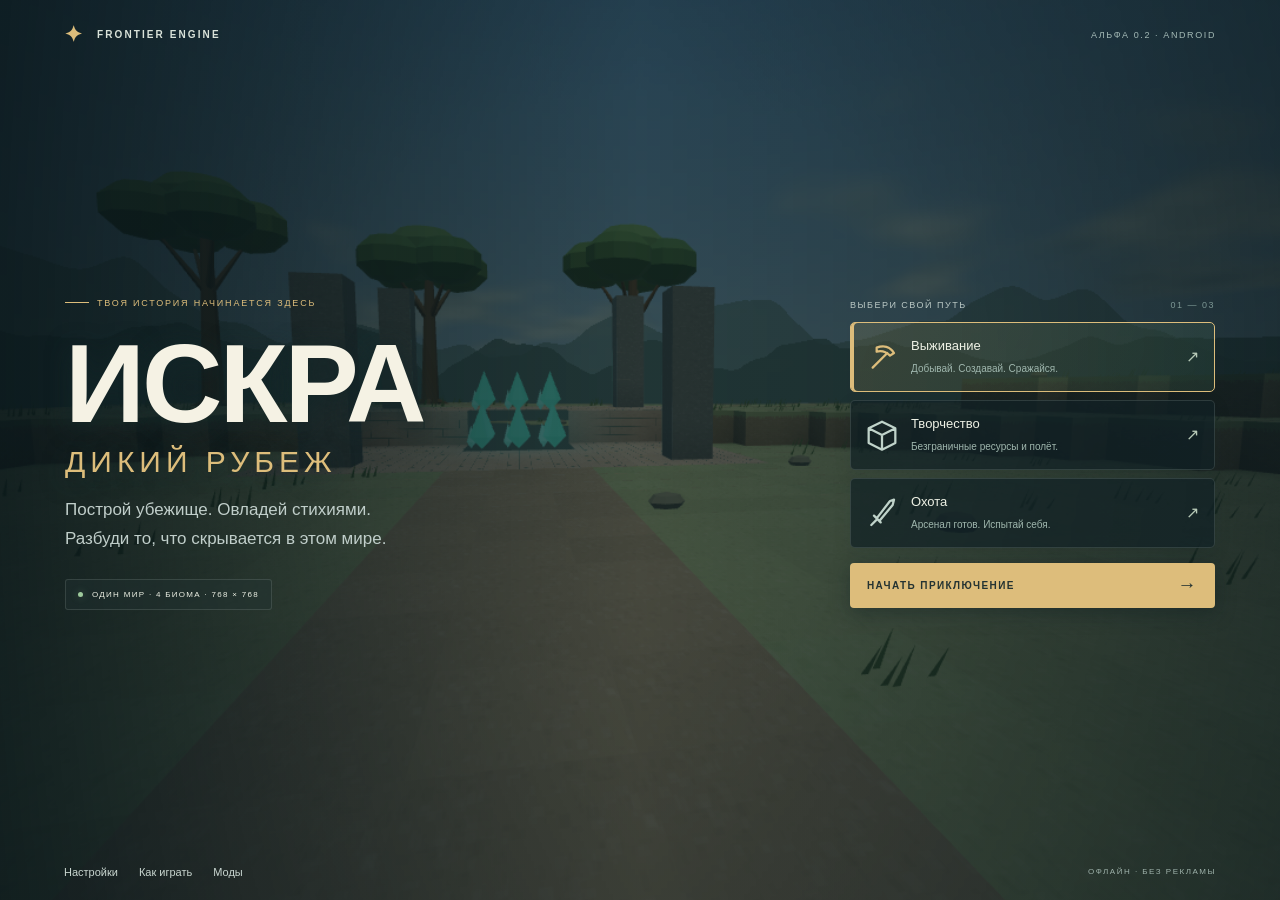
==== game/index.html @ eab0dfcc "Add Iskra game and APK build" ====
<!doctype html>
<html lang="ru">
<head>
  <meta charset="utf-8">
  <meta name="viewport" content="width=device-width,initial-scale=1,maximum-scale=1,user-scalable=no,viewport-fit=cover">
  <meta name="theme-color" content="#101b20">
  <title>Искра — Дикий рубеж</title>
  <link rel="stylesheet" href="style.css">
  <link rel="stylesheet" href="refinement.css">
</head>
<body>
  <canvas id="world" aria-label="Трёхмерный игровой мир"></canvas>
  <div id="vignette"></div><div id="damage"></div>
  <div id="boot"><div class="brand-small">ИСКРА / СОБСТВЕННЫЙ ДВИЖОК</div><div class="loader"></div><p>Мир просыпается…</p></div>
  <main id="menu" class="hidden">
    <div class="menu-top"><span class="brand-small"><span class="spark-mark">✦</span> FRONTIER ENGINE</span><span class="version">АЛЬФА 0.2 · ANDROID</span></div>
    <div class="menu-body">
      <div class="intro"><div class="eyebrow"><i></i> ТВОЯ ИСТОРИЯ НАЧИНАЕТСЯ ЗДЕСЬ</div><h1>ИСКРА<span>ДИКИЙ РУБЕЖ</span></h1><p class="intro-copy">Построй убежище. Овладей стихиями.<br>Разбуди то, что скрывается в этом мире.</p><div class="world-chip"><span class="chip-dot"></span> ОДИН МИР · 4 БИОМА · 768 × 768</div></div>
      <div class="mode-panel"><div class="panel-caption">ВЫБЕРИ СВОЙ ПУТЬ <span>01 — 03</span></div>
        <button class="mode-card active" data-mode="survival"><span class="mode-icon" data-icon="pick"></span><span><b>Выживание</b><small>Добывай. Создавай. Сражайся.</small></span><span class="card-arrow">↗</span></button>
        <button class="mode-card" data-mode="creative"><span class="mode-icon" data-icon="block"></span><span><b>Творчество</b><small>Безграничные ресурсы и полёт.</small></span><span class="card-arrow">↗</span></button>
        <button class="mode-card" data-mode="hunt"><span class="mode-icon" data-icon="sword"></span><span><b>Охота</b><small>Арсенал готов. Испытай себя.</small></span><span class="card-arrow">↗</span></button>
        <button id="start" class="primary">НАЧАТЬ ПРИКЛЮЧЕНИЕ <span>→</span></button><button id="continue" class="subtle hidden">Продолжить сохранённый мир</button>
      </div>
    </div>
    <div class="menu-bottom"><div><button id="menu-settings">Настройки</button><button id="menu-help">Как играть</button><button id="menu-mods">Моды</button></div><span>ОФЛАЙН · БЕЗ РЕКЛАМЫ</span></div>
  </main>
  <div id="hud" class="hidden">
    <div id="status"><div class="player-label"><span class="chip-dot"></span> ПУТНИК <span id="mode-label">ВЫЖИВАНИЕ</span></div><div class="stat health"><span data-icon="heart"></span><div><i id="hp-bar"></i></div><b id="hp-value">100</b></div><div class="stat mana"><span data-icon="crystal"></span><div><i id="mana-bar"></i></div><b id="mana-value">100</b></div><div class="stat hunger"><span data-icon="food"></span><div><i id="hunger-bar"></i></div><b id="hunger-value">100</b></div></div>
    <div id="location"><b id="biome">Изумрудный лес</b><span id="coords"></span></div><div id="progress-hud"><b id="level-label">УРОВЕНЬ 1</b><span id="xp-label">0 / 100</span><div><i id="xp-bar"></i></div></div>
    <div id="hud-top-right"><button id="bag" class="round-button" aria-label="Рюкзак" data-icon="bag"></button><button id="pause" class="round-button" aria-label="Пауза" data-icon="pause"></button></div>
    <div id="boss-hud" class="hidden"><span id="boss-name"></span><div><i id="boss-bar"></i></div><small id="boss-health"></small></div>
    <div id="crosshair"><i></i><i></i><i></i><i></i></div><div id="mining-ring" class="hidden"><svg viewBox="0 0 48 48"><circle cx="24" cy="24" r="20"/><circle id="mining-circle" cx="24" cy="24" r="20"/></svg></div>
    <div id="target-label"></div><div id="item-label"></div>
    <div id="joystick"><div class="joy-ring"></div><div id="joy-knob"></div></div>
    <div id="spells"><button id="spell-fire" class="ability fire" data-icon="fire" aria-label="Огненный удар"><small>12</small></button><button id="spell-frost" class="ability frost" data-icon="frost" aria-label="Ледяной удар"><small>10</small></button></div>
    <div id="actions"><button id="mine" class="action-small" data-icon="pick" aria-label="Копать"></button><button id="jump" class="action-small" data-icon="jump" aria-label="Прыжок"></button><button id="attack" class="attack-button" data-icon="aim" aria-label="Атака"></button></div>
    <button id="sprint" class="sprint-button">БЕГ</button><button id="descend" class="sprint-button hidden">ВНИЗ</button><button id="reload" class="reload-button">↻ ПЕРЕЗАРЯДКА</button>
    <div id="hotbar"></div><div id="quick-tip">Двигайся джойстиком · Проводи справа, чтобы смотреть</div>
    <div id="network-label" class="hidden"></div><div id="performance" class="hidden"></div>
  </div>
  <div id="control-editor" class="hidden"><span>Перетаскивай джойстик, кнопки и панель</span><button id="control-reset">Сбросить</button><button id="control-done">Готово ✓</button></div>
  <section id="modal" class="hidden"><div class="modal-card"><div class="modal-header"><div><small id="modal-eyebrow">ДИКИЙ РУБЕЖ</small><h2 id="modal-title"></h2></div><button id="modal-close" class="close-button" aria-label="Закрыть">×</button></div><div id="modal-content"></div></div></section>
  <div id="toast" role="status"></div><input id="mod-file" type="file" accept="application/json,.json" class="hidden">
  <div id="portrait-hint">↻<span>Поверни телефон горизонтально</span></div>
  <script src="content.js"></script><script src="world.js"></script><script src="geometry.js"></script><script src="models.js"></script><script src="engine.js"></script><script src="game.js"></script><script src="network.js"></script><script src="ui.js"></script>
</body>
</html>
---- game/style.css ----
@font-face{font-family:Frontier;src:local('Arial');font-display:swap}
:root{--gold:#edce8d;--text:#f2f3e9;--muted:#a7b4b3;--panel:rgba(13,25,29,.92);--line:rgba(215,226,216,.14);--cyan:#81d8d8;--safe-top:env(safe-area-inset-top,0px);--safe-bottom:env(safe-area-inset-bottom,0px)}
*{box-sizing:border-box;-webkit-tap-highlight-color:transparent}html,body{margin:0;width:100%;height:100%;overflow:hidden;background:#15232a;color:var(--text);font-family:Frontier,Arial,sans-serif;touch-action:none;user-select:none;-webkit-user-select:none}button,input,select{font:inherit}button{color:inherit;border:0;cursor:pointer;touch-action:none}button:focus-visible{outline:2px solid var(--gold);outline-offset:3px}button:active{transform:scale(.96)}button:disabled{opacity:.4;cursor:default}.hidden{display:none!important}#world,#vignette,#damage{position:fixed;inset:0;width:100%;height:100%}#vignette{pointer-events:none;background:radial-gradient(ellipse at 50% 40%,transparent 35%,rgba(5,15,22,.30) 100%)}#damage{pointer-events:none;box-shadow:inset 0 0 90px rgba(236,51,44,.65);opacity:0;transition:opacity .15s}#damage.hit{opacity:1}#boot{position:fixed;inset:0;display:flex;flex-direction:column;align-items:center;justify-content:center;background:#122329;z-index:20}.loader{width:42px;height:42px;border:2px solid #345052;border-top-color:var(--gold);border-radius:50%;animation:spin 1s linear infinite;margin:28px 0 7px}#boot p{font-size:12px;color:var(--muted)}@keyframes spin{to{transform:rotate(360deg)}}
.brand-small{font-size:10px;letter-spacing:2.1px;font-weight:bold;color:#d9e2d9}.spark-mark{font-size:22px;color:var(--gold);vertical-align:middle;margin-right:8px}.version{font-size:9px;letter-spacing:1.6px;color:#a4bab6}#menu{position:fixed;inset:0;background:linear-gradient(90deg,rgba(9,22,26,.90) 0%,rgba(13,26,29,.58) 50%,rgba(11,24,28,.77) 100%);padding:calc(22px + var(--safe-top)) 5vw calc(16px + var(--safe-bottom));display:flex;flex-direction:column;justify-content:space-between}.menu-top,.menu-bottom{display:flex;justify-content:space-between;align-items:center}.menu-body{display:flex;justify-content:space-between;align-items:center;gap:35px;max-width:1150px;width:100%;align-self:center}.intro{flex:1}.eyebrow{color:var(--gold);font-size:9px;letter-spacing:1.8px;display:flex;align-items:center;gap:8px}.eyebrow i{display:inline-block;width:24px;height:1px;background:var(--gold)}h1{font-size:clamp(54px,8.7vw,118px);line-height:.94;margin:24px 0 18px;letter-spacing:-3px;font-weight:900;color:#f5f2e4;text-shadow:0 4px 25px #132729}h1 span{display:block;font-size:clamp(16px,2.4vw,30px);letter-spacing:5px;margin-top:12px;font-weight:500;color:var(--gold)}.intro-copy{font-size:clamp(11px,1.4vw,17px);color:#c0ceca;line-height:1.75;margin:0 0 25px}.world-chip{font-size:8px;letter-spacing:1.3px;display:inline-flex;align-items:center;gap:9px;padding:10px 12px;border:1px solid var(--line);border-radius:3px;background:#20343360}.chip-dot{height:5px;width:5px;border-radius:50%;background:#9eca9c;display:inline-block;box-shadow:0 0 8px #9eca9c50}.mode-panel{width:clamp(250px,33vw,365px);flex-shrink:0}.panel-caption{font-size:9px;letter-spacing:1.5px;color:#bbc9c5;display:flex;justify-content:space-between;margin-bottom:12px}.panel-caption span{color:#7c9693}.mode-card{width:100%;padding:15px 15px;display:flex;align-items:center;gap:13px;text-align:left;background:rgba(17,34,38,.73);border:1px solid var(--line);border-radius:5px;margin-bottom:8px;transition:background .15s,border .15s}.mode-card.active{border-color:var(--gold);background:linear-gradient(110deg,rgba(90,85,53,.35),rgba(33,46,40,.6));box-shadow:inset 3px 0 var(--gold)}.mode-icon{width:32px;height:32px;color:#c0d3ca}.mode-card.active .mode-icon{color:var(--gold)}.mode-card b{font-size:13px;font-weight:500;display:block;margin-bottom:5px}.mode-card small{font-size:10px;color:#9fb6ad}.card-arrow{margin-left:auto;color:#b8cab8}.primary{display:flex;align-items:center;justify-content:space-between;width:100%;background:var(--gold);color:#243332;letter-spacing:1.4px;font-size:10px;font-weight:bold;padding:17px 17px;border-radius:4px;margin-top:15px;box-shadow:0 5px 20px #0b1b2060}.primary span{font-size:19px;line-height:10px}.subtle{background:none;width:100%;font-size:10px;color:#c3cec4;margin-top:9px;padding:4px}.menu-bottom>div{display:flex;gap:21px}.menu-bottom button{background:none;padding:6px 0;font-size:11px;color:#c9d6d0}.menu-bottom>span{font-size:8px;letter-spacing:1.5px;color:#9fb3ac}
svg.icon{width:100%;height:100%;fill:none;stroke:currentColor;stroke-width:1.7;stroke-linecap:round;stroke-linejoin:round;display:block}#hud{position:fixed;inset:0;pointer-events:none}#hud button,#joystick,#hotbar{pointer-events:auto}#status{position:absolute;left:20px;top:calc(18px + var(--safe-top));width:155px;padding:10px 12px;border-radius:6px;background:#12252bd9;border:1px solid #d8ead816;backdrop-filter:blur(7px)}.player-label{display:flex;align-items:center;gap:6px;font-size:8px;letter-spacing:1px;margin-bottom:8px}.player-label>span:last-child{margin-left:auto;color:#adc0af;font-size:6px;letter-spacing:.6px}.stat{display:flex;align-items:center;gap:7px;margin:6px 0}.stat>span{width:13px;height:13px}.stat>div{height:4px;flex:1;background:#edf4dd19;border-radius:4px;overflow:hidden}.stat i{height:100%;width:100%;display:block;transition:width .1s;border-radius:4px}.stat b{font-size:9px;font-weight:400;width:21px;text-align:right}.health{color:#e69283}.health i{background:#e69283}.mana{color:#83cbd0}.mana i{background:#83cbd0}.hunger{color:#c3ce85}.hunger i{background:#c3ce85}#location{position:absolute;top:calc(21px + var(--safe-top));left:50%;transform:translateX(-50%);text-align:center;text-shadow:0 1px 6px #091b20}#location b{font-size:11px;display:block;font-weight:500;letter-spacing:.5px}#location span{font-size:8px;color:#d5e4d7;display:block;margin-top:5px}#hud-top-right{position:absolute;top:calc(18px + var(--safe-top));right:20px;display:flex;gap:8px}.round-button{width:36px;height:36px;padding:9px;border-radius:6px;background:#16272dd0;border:1px solid #d8ead829;color:#e2e6d7}#boss-hud{position:absolute;top:calc(67px + var(--safe-top));left:50%;width:280px;max-width:40vw;transform:translateX(-50%);text-align:center;text-shadow:0 1px 5px #091b20}#boss-name{font-size:11px;color:#f1dbad}#boss-hud>div{height:5px;background:#172a32dd;margin-top:7px;border:1px solid #ebcc9133;border-radius:6px;overflow:hidden}#boss-bar{display:block;width:100%;height:100%;background:#df9864}#boss-health{font-size:8px;display:block;margin-top:4px;color:#ded6c0}#crosshair{position:absolute;left:50%;top:50%;width:16px;height:16px;transform:translate(-50%,-50%);filter:drop-shadow(0 0 2px #142225)}#crosshair i{position:absolute;background:#f5efdcdd;border-radius:1px}#crosshair i:nth-child(1){width:1px;height:4px;top:0;left:7px}#crosshair i:nth-child(2){width:1px;height:4px;bottom:0;left:7px}#crosshair i:nth-child(3){height:1px;width:4px;left:0;top:7px}#crosshair i:nth-child(4){height:1px;width:4px;right:0;top:7px}#mining-ring{position:absolute;left:50%;top:50%;width:44px;height:44px;transform:translate(-50%,-50%)}#mining-ring svg{width:100%;height:100%;transform:rotate(-90deg)}#mining-ring circle{fill:none;stroke:#fff2ca30;stroke-width:2}#mining-circle{stroke:var(--gold)!important;stroke-dasharray:126;stroke-dashoffset:126}#target-label{position:absolute;left:50%;top:calc(50% + 30px);transform:translateX(-50%);font-size:9px;text-shadow:0 2px 5px #102226;color:#eef0d7}#item-label{position:absolute;bottom:calc(81px + var(--safe-bottom));left:50%;transform:translateX(-50%);font-size:10px;text-shadow:0 2px 5px #102226;color:#f2ebd8;padding:4px 9px;background:#13272b90;border-radius:3px;white-space:nowrap}#joystick{position:absolute;left:45px;bottom:calc(60px + var(--safe-bottom));width:108px;height:108px;touch-action:none}.joy-ring{position:absolute;inset:0;border-radius:50%;border:1px solid #eff8ed55;background:radial-gradient(circle,#1a2f3540 0%,#1a2f3540 38%,#ffffff0c 39%,#ffffff0c 41%,#1a2f3550 42%);box-shadow:0 3px 20px #15252a30}.joy-ring:before,.joy-ring:after{content:'';position:absolute;background:#e8ecd647;left:50%;top:12px;width:1px;height:6px}.joy-ring:after{top:auto;bottom:12px}#joy-knob{width:42px;height:42px;border-radius:50%;background:linear-gradient(145deg,#e6eee333,#96bbb155);border:1px solid #eef2da60;position:absolute;left:33px;top:33px;box-shadow:0 2px 9px #132a3050;pointer-events:none}#spells{position:absolute;right:160px;bottom:calc(122px + var(--safe-bottom));display:flex;gap:9px}.ability{position:relative;width:43px;height:43px;padding:9px;border-radius:50%;border:1px solid #f0cf9b6a;background:#17303ccc}.ability.fire{color:#ffba73;background:#56352ccc}.ability.frost{color:#9be7ee;background:#244853cc;border-color:#98e0df66}.ability small{position:absolute;right:-2px;bottom:-3px;background:#182b32;border-radius:5px;padding:2px 4px;font-size:8px;color:#f6f1d8}.ability.cooling{opacity:.55}#actions{position:absolute;right:28px;bottom:calc(52px + var(--safe-bottom));display:grid;grid-template-columns:48px 67px;gap:10px;align-items:center}.action-small{width:44px;height:44px;border-radius:50%;padding:11px;border:1px solid #d9e6d25e;background:#173039a9;color:#edf0d9}.action-small:first-child{grid-row:1}.action-small:nth-child(2){grid-row:2}.attack-button{grid-column:2;grid-row:1/3;width:66px;height:66px;border-radius:50%;padding:19px;background:linear-gradient(130deg,#e6c58bdd,#d9b26ccc);border:1px solid #ffeeccaa;color:#293d3f;box-shadow:0 3px 18px #152b3444}.sprint-button{position:absolute;bottom:calc(182px + var(--safe-bottom));left:70px;width:58px;padding:6px;background:#1c333a90;border:1px solid #d8e6d239;border-radius:12px;font-size:8px;letter-spacing:1px;color:#e4ebdb}.sprint-button.on{color:#ffe6a6;border-color:#ffe6a6}#descend{left:140px}#hotbar{display:flex;gap:4px;position:absolute;bottom:calc(24px + var(--safe-bottom));left:50%;transform:translateX(-50%);background:#152a31a9;padding:5px;border:1px solid #d8e6d233;border-radius:7px;backdrop-filter:blur(5px)}.slot{position:relative;width:43px;height:43px;border:1px solid #e7ecd31b;background:#203b4166;border-radius:4px;padding:10px;color:#e3e6d1}.slot.selected{border-color:var(--gold);background:#d6bd6d24;box-shadow:inset 0 -2px var(--gold);color:var(--gold)}.slot small{position:absolute;right:3px;bottom:2px;font-size:8px;color:#eee7cd}.slot .key{position:absolute;left:3px;top:2px;font-size:6px;color:#b7c6b7}.slot.empty{opacity:.4}#quick-tip{position:absolute;bottom:calc(7px + var(--safe-bottom));left:50%;transform:translateX(-50%);font-size:8px;white-space:nowrap;color:#d2decca0;text-shadow:0 1px 4px #122a30}#network-label{position:absolute;top:calc(120px + var(--safe-top));left:20px;font-size:9px;padding:7px;border-radius:3px;background:#132a30cc;color:#aaddc6}
#modal{position:fixed;inset:0;background:#091b2399;display:flex;align-items:center;justify-content:center;z-index:10;backdrop-filter:blur(5px);padding:18px}.modal-card{width:650px;max-width:94vw;max-height:91vh;background:var(--panel);border:1px solid #aebcaf33;border-radius:10px;box-shadow:0 18px 70px #071b2570;display:flex;flex-direction:column}.modal-header{padding:20px 24px 16px;border-bottom:1px solid var(--line);display:flex;align-items:center;justify-content:space-between}.modal-header small{font-size:8px;color:var(--gold);letter-spacing:1.5px}.modal-header h2{font-size:22px;font-weight:500;letter-spacing:.3px;margin:7px 0 0}.close-button{background:#ffffff09;color:#c1cfc3;border:1px solid var(--line);width:31px;height:31px;border-radius:5px;font-size:24px;line-height:24px}#modal-content{padding:18px 24px 23px;overflow:auto;touch-action:pan-y;min-height:0;user-select:text;-webkit-user-select:text}#modal-content p{font-size:12px;color:#b9cbc4;line-height:1.7;margin:0 0 13px}.tabs{display:flex;gap:7px;margin-bottom:16px}.tabs button{font-size:10px;padding:8px 14px;background:#d6e4d00a;border:1px solid var(--line);border-radius:4px;color:#bbcfc4}.tabs button.active{background:#edce8d15;border-color:#edce8d70;color:var(--gold)}.inventory-grid{display:grid;grid-template-columns:repeat(6,1fr);gap:7px}.inventory-item{position:relative;background:#20373c;border:1px solid var(--line);border-radius:5px;min-height:70px;padding:10px 5px;color:var(--text)}.inventory-item>span{display:block;width:26px;height:26px;margin:0 auto 7px}.inventory-item b{font-size:8px;display:block;font-weight:400;line-height:1.3}.inventory-item small{position:absolute;top:4px;right:5px;font-size:8px;color:#dacf9e}.inventory-item.active{border-color:var(--gold)}.recipe{display:flex;gap:12px;align-items:center;padding:11px 12px;background:#1a3237;border:1px solid var(--line);border-radius:5px;margin-bottom:7px}.recipe>span{width:28px;height:28px;flex-shrink:0}.recipe>div{flex:1}.recipe b{font-size:11px;font-weight:500}.recipe small{display:block;font-size:9px;color:#a9bdb3;margin-top:5px}.recipe button,.mini-button{background:#d8c08320;border:1px solid #d8c08360;padding:8px 12px;border-radius:4px;font-size:10px;color:var(--gold)}.recipe button:disabled{color:#8eaba4;border-color:#8eaba444;background:#8eaba409}.boss-card{display:flex;align-items:center;gap:13px;background:#22363a;border:1px solid var(--line);padding:14px;border-radius:5px;margin-bottom:8px}.boss-card>span{width:35px;height:35px;color:#d9b889}.boss-card>div{flex:1}.boss-card b{font-size:12px;font-weight:500}.boss-card small{display:block;font-size:9px;margin-top:5px;color:#aebfb2}.boss-card button{background:#d5b47720;border:1px solid #d5b47760;color:var(--gold);padding:9px 12px;font-size:10px;border-radius:4px}.setting-row{display:flex;justify-content:space-between;align-items:center;padding:12px 0;border-bottom:1px solid var(--line);gap:15px}.setting-row label{font-size:12px}.setting-row small{display:block;font-size:9px;color:#95aea4;margin-top:5px}select,input[type=text]{background:#22393e;border:1px solid #aac4b440;color:#dce6d6;border-radius:4px;padding:9px 12px;max-width:55%;user-select:text;-webkit-user-select:text;touch-action:auto;font-size:11px}input[type=range]{accent-color:var(--gold);width:150px;touch-action:auto}input[type=checkbox]{accent-color:var(--gold);width:17px;height:17px}.pause-grid{display:grid;grid-template-columns:1fr 1fr;gap:10px}.pause-grid button{padding:14px;text-align:left;background:#243b3f;border:1px solid var(--line);border-radius:5px;font-size:11px}.pause-grid button span{color:#8fb4a8;font-size:9px;display:block;margin-top:7px}.help-row{display:flex;gap:14px;padding:11px 0;border-bottom:1px solid var(--line)}.help-row>span{font-size:10px;color:var(--gold);min-width:100px}.help-row p{margin:0!important;font-size:11px!important}.notice{font-size:10px!important;padding:11px 13px;background:#d2ba7d0a;border:1px solid #d2ba7d30;border-radius:5px;margin-top:14px!important}.network-actions{display:flex;gap:10px;margin:14px 0}.network-actions button{flex:1;justify-content:center}.network-status{font-size:11px;color:#9be1b7;padding:12px;background:#163c3829;border:1px solid #9be1b733;border-radius:4px}.mod-entry{padding:9px 12px;border:1px solid var(--line);background:#20383d;margin-bottom:6px;font-size:11px}.dead-number{font-size:45px;font-weight:700;color:var(--gold);margin:6px 0}.death-stats{display:flex;gap:28px;margin-bottom:18px}.death-stats>div{font-size:9px;color:#a8c0b5}.death-stats b{display:block;font-size:25px;font-weight:400;color:#e8e6cb;margin-bottom:4px}#toast{position:fixed;left:50%;top:calc(17px + var(--safe-top));transform:translate(-50%,-100px);transition:transform .25s,opacity .25s;opacity:0;max-width:65vw;background:#122a2deF;border:1px solid #d1c08365;border-radius:5px;padding:11px 16px;text-align:center;font-size:11px;color:#eee3bc;pointer-events:none;z-index:50;box-shadow:0 3px 18px #10232c40}#toast.visible{opacity:1;transform:translate(-50%,0)}#portrait-hint{display:none}
@media(max-height:500px){#menu{padding-top:16px;padding-bottom:12px}.mode-card{padding:10px 12px;margin-bottom:6px}.mode-card b{font-size:12px;margin-bottom:4px}.mode-card small{font-size:9px}.mode-icon{width:27px;height:27px}.primary{padding:13px 14px;margin-top:10px}h1{margin:16px 0 13px;font-size:clamp(53px,9vw,90px)}.intro-copy{margin-bottom:16px;font-size:12px}.world-chip{padding:8px 10px;font-size:7px}.eyebrow{font-size:7px;letter-spacing:1.3px}.panel-caption{font-size:8px;margin-bottom:8px}#status{top:12px;left:14px;width:135px;padding:8px 10px}#location{top:16px}#hud-top-right{top:12px;right:15px}#joystick{left:28px;bottom:45px;width:98px;height:98px}#joy-knob{left:28px;top:28px}#sprint{left:48px;bottom:153px}#descend{left:116px;bottom:153px}#hotbar{bottom:18px}.slot{width:37px;height:37px;padding:8px}#item-label{bottom:72px}#quick-tip{bottom:4px;font-size:7px}#spells{right:137px;bottom:105px}#actions{right:20px;bottom:38px;gap:8px;grid-template-columns:43px 59px}.attack-button{width:59px;height:59px;padding:17px}.action-small{width:39px;height:39px;padding:10px}.ability{width:38px;height:38px;padding:8px}.modal-header{padding:14px 20px 12px}.modal-header h2{font-size:19px;margin-top:5px}#modal-content{padding:13px 20px 17px}.inventory-item{min-height:63px}.inventory-item>span{width:22px;height:22px;margin-bottom:5px}}
@media(min-width:1100px){#joystick{left:55px;bottom:60px}#actions{right:45px;bottom:65px}#spells{right:183px;bottom:133px}#status{width:185px}.slot{width:49px;height:49px}.intro{max-width:600px}#quick-tip{font-size:9px}#item-label{bottom:86px}}
#joystick{transform:scale(var(--joy-scale,1));transform-origin:center}#actions,#spells{transform:scale(var(--button-scale,1));transform-origin:center}#status{transform:scale(var(--hud-scale,1));transform-origin:top left}#hud-top-right{transform:scale(var(--hud-scale,1));transform-origin:top right}#hotbar{transform:translateX(-50%) scale(var(--hud-scale,1));transform-origin:center}#joystick,#actions,#spells,#sprint,#hotbar{opacity:var(--controls-opacity,.85)}.left-handed #joystick{left:auto;right:38px}.left-handed #sprint{left:auto;right:58px}.left-handed #actions{right:auto;left:28px}.left-handed #spells{right:auto;left:158px}.left-handed #descend{left:auto;right:130px}#control-editor{position:fixed;left:50%;top:18px;transform:translateX(-50%);z-index:15;display:flex;gap:12px;align-items:center;padding:9px 13px;background:#152f38ed;border:1px solid #efd59a77;border-radius:6px}#control-editor span{font-size:10px;color:#d9e5d1}#control-editor button{font-size:10px;padding:7px 9px;border-radius:4px;background:#e4c88620;color:var(--gold);border:1px solid #e4c88644}.editing-controls #joystick,.editing-controls #actions,.editing-controls #spells,.editing-controls #sprint,.editing-controls #hotbar{outline:2px dashed var(--gold);outline-offset:5px;cursor:move;opacity:1!important}.editing-controls #hud button{pointer-events:none}.editing-controls #joystick,.editing-controls #actions,.editing-controls #spells,.editing-controls #sprint,.editing-controls #hotbar{pointer-events:auto}#performance{position:absolute;right:20px;top:65px;padding:5px 7px;border-radius:4px;font-size:8px;color:#dbdfc4;background:#142d36aa}
@media(orientation:portrait) and (max-width:700px){#portrait-hint{display:flex;position:fixed;inset:0;background:#13282fed;z-index:40;flex-direction:column;align-items:center;justify-content:center;font-size:70px;color:var(--gold);gap:20px}#portrait-hint span{font-size:14px;color:#d2e0d5}#menu .menu-body{gap:15px}.intro-copy,.eyebrow,.world-chip{display:none}.mode-panel{width:220px}h1{font-size:35px}h1 span{font-size:10px;letter-spacing:2px}}
---- game/refinement.css ----
:root{--gold:#ddbd7b;--panel:rgba(12,25,27,.95);--text:#eef1e5;--muted:#a9bcb0;--cyan:#9acdc0}
#progress-hud{position:absolute;left:20px;top:calc(128px + var(--safe-top));width:155px;border:1px solid #d9d7b924;border-radius:5px;background:#102626bc;padding:9px 10px;color:#d7cd9f;transform:scale(var(--hud-scale,1));transform-origin:top left}#progress-hud b{font-size:8px;letter-spacing:1px;font-weight:500}#progress-hud span{float:right;font-size:8px;color:#9bb7a7}#progress-hud>div{height:3px;margin-top:8px;background:#e8e5cf15;border-radius:3px;overflow:hidden}#xp-bar{height:100%;width:0;display:block;background:linear-gradient(90deg,#75ad96,#d1cb91)}.reload-button{position:absolute;right:37px;bottom:calc(172px + var(--safe-bottom));padding:7px 11px;font-size:8px;letter-spacing:.8px;border:1px solid #d7d6b34a;border-radius:5px;background:#132f36b8;color:#d5dfc5}.reload-button.loading{color:#f1dca6;border-color:#f1dca6}.left-handed .reload-button{right:auto;left:32px}.progress-card{display:flex;align-items:center;justify-content:space-between;background:linear-gradient(110deg,#527d5b2e,#bb995e0b);border:1px solid #b3c6a82e;border-radius:6px;padding:13px 15px;margin-bottom:14px}.progress-card b{font-size:12px;font-weight:500;color:#d5ddc2}.progress-card span{font-size:9px;color:#a8bdad}.boss-card{position:relative;background:linear-gradient(115deg,#253d3730,#24373990)}.boss-card.locked{border-color:#cbac731c;background:#1b2b2c77}.boss-card .boss-tier{font-size:8px;letter-spacing:1px;color:#d5ba81;margin-bottom:5px}.boss-card .boss-requirement{color:#c5b391;margin-top:7px}.boss-card>span{width:37px;height:40px}.boss-card>span svg{color:#bea776}.boss-card button:disabled{color:#849e8c;border-color:#a9b79528;background:#23322c}.recipe .locked-text{color:#d0b58b}.mode-card{box-shadow:0 5px 17px #071c231a}.mode-card.active{background:linear-gradient(110deg,#ad9b5c30,#35594748)}.inventory-item{background:linear-gradient(150deg,#34534880,#162e33)}.inventory-item:hover{border-color:#d5b98055}.slot{background:linear-gradient(145deg,#2b463d99,#15313880)}.attack-button{box-shadow:0 3px 19px #081b2c55,inset 0 1px 0 #fff4cc88}.round-button{box-shadow:0 3px 9px #071b242f}#network-label{top:calc(189px + var(--safe-top))}
@media(max-height:500px){#progress-hud{top:110px;left:14px;width:135px;padding:7px 9px}.reload-button{right:25px;bottom:145px;font-size:7px;padding:6px 8px}#network-label{top:164px}}

.reload-button{opacity:var(--controls-opacity,.85);transform:scale(var(--button-scale,1))}.editing-controls #reload{outline:2px dashed var(--gold);outline-offset:5px;pointer-events:auto!important;opacity:1!important}.recipe .requirement,.boss-card .requirement{display:block;color:#dfb982;margin-top:6px}.recipe.locked{opacity:.65}
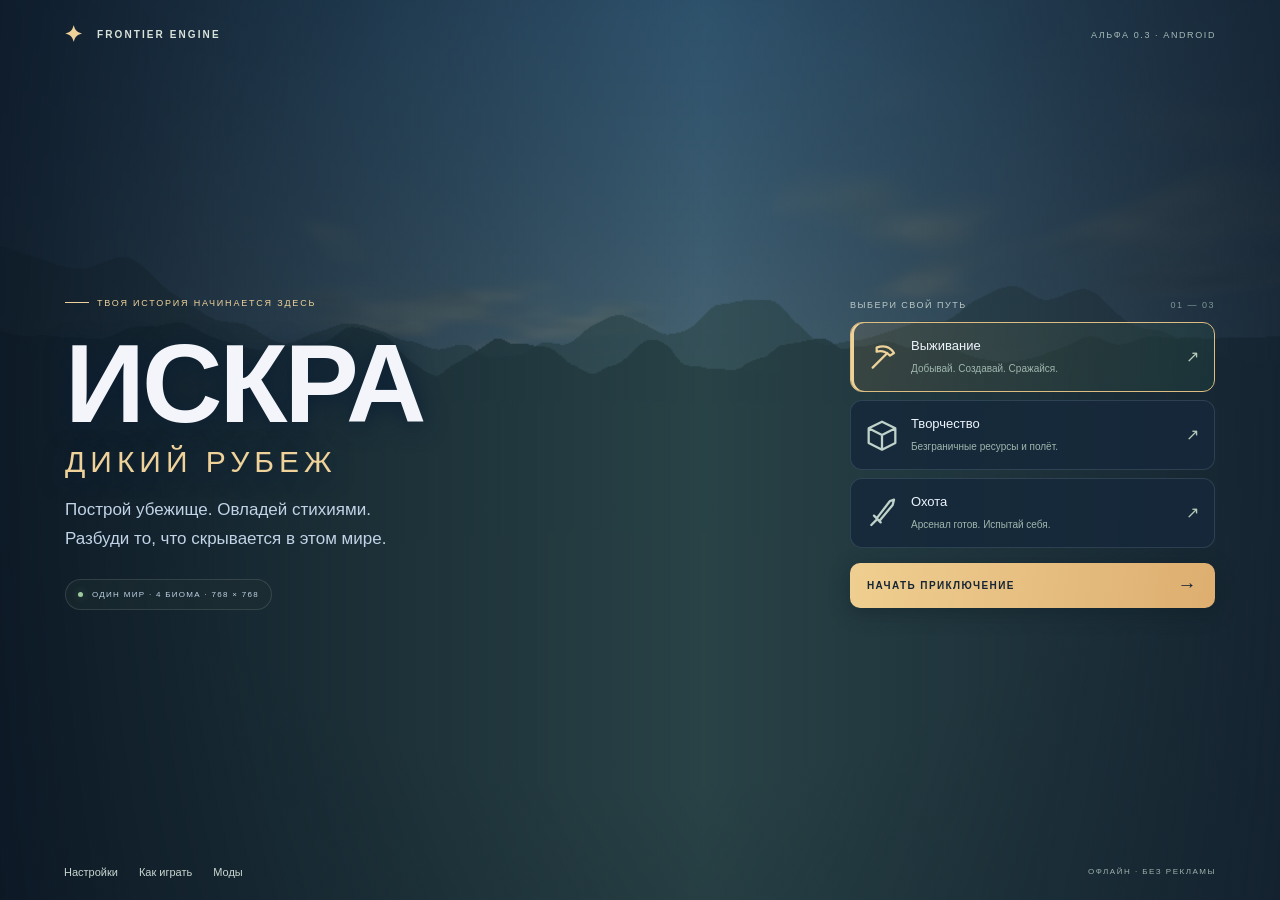
==== commit e1774401: "Iskra 0.3 overhaul" ====
--- a/game/index.html
+++ b/game/index.html
@@ -13,7 +13,7 @@
   <div id="vignette"></div><div id="damage"></div>
   <div id="boot"><div class="brand-small">ИСКРА / СОБСТВЕННЫЙ ДВИЖОК</div><div class="loader"></div><p>Мир просыпается…</p></div>
   <main id="menu" class="hidden">
-    <div class="menu-top"><span class="brand-small"><span class="spark-mark">✦</span> FRONTIER ENGINE</span><span class="version">АЛЬФА 0.2 · ANDROID</span></div>
+    <div class="menu-top"><span class="brand-small"><span class="spark-mark">✦</span> FRONTIER ENGINE</span><span class="version">АЛЬФА 0.3 · ANDROID</span></div>
     <div class="menu-body">
       <div class="intro"><div class="eyebrow"><i></i> ТВОЯ ИСТОРИЯ НАЧИНАЕТСЯ ЗДЕСЬ</div><h1>ИСКРА<span>ДИКИЙ РУБЕЖ</span></h1><p class="intro-copy">Построй убежище. Овладей стихиями.<br>Разбуди то, что скрывается в этом мире.</p><div class="world-chip"><span class="chip-dot"></span> ОДИН МИР · 4 БИОМА · 768 × 768</div></div>
       <div class="mode-panel"><div class="panel-caption">ВЫБЕРИ СВОЙ ПУТЬ <span>01 — 03</span></div>
@@ -33,9 +33,8 @@
     <div id="crosshair"><i></i><i></i><i></i><i></i></div><div id="mining-ring" class="hidden"><svg viewBox="0 0 48 48"><circle cx="24" cy="24" r="20"/><circle id="mining-circle" cx="24" cy="24" r="20"/></svg></div>
     <div id="target-label"></div><div id="item-label"></div>
     <div id="joystick"><div class="joy-ring"></div><div id="joy-knob"></div></div>
-    <div id="spells"><button id="spell-fire" class="ability fire" data-icon="fire" aria-label="Огненный удар"><small>12</small></button><button id="spell-frost" class="ability frost" data-icon="frost" aria-label="Ледяной удар"><small>10</small></button></div>
-    <div id="actions"><button id="mine" class="action-small" data-icon="pick" aria-label="Копать"></button><button id="jump" class="action-small" data-icon="jump" aria-label="Прыжок"></button><button id="attack" class="attack-button" data-icon="aim" aria-label="Атака"></button></div>
-    <button id="sprint" class="sprint-button">БЕГ</button><button id="descend" class="sprint-button hidden">ВНИЗ</button><button id="reload" class="reload-button">↻ ПЕРЕЗАРЯДКА</button>
+    <div id="actions"><button id="jump" class="action-small" data-icon="jump" aria-label="Прыжок"></button><button id="attack" class="attack-button" aria-label="Копать"></button></div>
+    <div id="hit-marker" aria-hidden="true">×</div>
     <div id="hotbar"></div><div id="quick-tip">Двигайся джойстиком · Проводи справа, чтобы смотреть</div>
     <div id="network-label" class="hidden"></div><div id="performance" class="hidden"></div>
   </div>
@@ -43,6 +42,6 @@
   <section id="modal" class="hidden"><div class="modal-card"><div class="modal-header"><div><small id="modal-eyebrow">ДИКИЙ РУБЕЖ</small><h2 id="modal-title"></h2></div><button id="modal-close" class="close-button" aria-label="Закрыть">×</button></div><div id="modal-content"></div></div></section>
   <div id="toast" role="status"></div><input id="mod-file" type="file" accept="application/json,.json" class="hidden">
   <div id="portrait-hint">↻<span>Поверни телефон горизонтально</span></div>
-  <script src="content.js"></script><script src="world.js"></script><script src="geometry.js"></script><script src="models.js"></script><script src="engine.js"></script><script src="game.js"></script><script src="network.js"></script><script src="ui.js"></script>
+  <script src="content.js"></script><script src="world.js"></script><script src="geometry.js"></script><script src="models.js"></script><script src="creatures.js"></script><script src="engine.js"></script><script src="game.js"></script><script src="network.js"></script><script src="art.js"></script><script src="controls.js"></script><script src="ui.js"></script>
 </body>
 </html>
--- a/game/refinement.css
+++ b/game/refinement.css
@@ -1,5 +1,58 @@
-:root{--gold:#ddbd7b;--panel:rgba(12,25,27,.95);--text:#eef1e5;--muted:#a9bcb0;--cyan:#9acdc0}
-#progress-hud{position:absolute;left:20px;top:calc(128px + var(--safe-top));width:155px;border:1px solid #d9d7b924;border-radius:5px;background:#102626bc;padding:9px 10px;color:#d7cd9f;transform:scale(var(--hud-scale,1));transform-origin:top left}#progress-hud b{font-size:8px;letter-spacing:1px;font-weight:500}#progress-hud span{float:right;font-size:8px;color:#9bb7a7}#progress-hud>div{height:3px;margin-top:8px;background:#e8e5cf15;border-radius:3px;overflow:hidden}#xp-bar{height:100%;width:0;display:block;background:linear-gradient(90deg,#75ad96,#d1cb91)}.reload-button{position:absolute;right:37px;bottom:calc(172px + var(--safe-bottom));padding:7px 11px;font-size:8px;letter-spacing:.8px;border:1px solid #d7d6b34a;border-radius:5px;background:#132f36b8;color:#d5dfc5}.reload-button.loading{color:#f1dca6;border-color:#f1dca6}.left-handed .reload-button{right:auto;left:32px}.progress-card{display:flex;align-items:center;justify-content:space-between;background:linear-gradient(110deg,#527d5b2e,#bb995e0b);border:1px solid #b3c6a82e;border-radius:6px;padding:13px 15px;margin-bottom:14px}.progress-card b{font-size:12px;font-weight:500;color:#d5ddc2}.progress-card span{font-size:9px;color:#a8bdad}.boss-card{position:relative;background:linear-gradient(115deg,#253d3730,#24373990)}.boss-card.locked{border-color:#cbac731c;background:#1b2b2c77}.boss-card .boss-tier{font-size:8px;letter-spacing:1px;color:#d5ba81;margin-bottom:5px}.boss-card .boss-requirement{color:#c5b391;margin-top:7px}.boss-card>span{width:37px;height:40px}.boss-card>span svg{color:#bea776}.boss-card button:disabled{color:#849e8c;border-color:#a9b79528;background:#23322c}.recipe .locked-text{color:#d0b58b}.mode-card{box-shadow:0 5px 17px #071c231a}.mode-card.active{background:linear-gradient(110deg,#ad9b5c30,#35594748)}.inventory-item{background:linear-gradient(150deg,#34534880,#162e33)}.inventory-item:hover{border-color:#d5b98055}.slot{background:linear-gradient(145deg,#2b463d99,#15313880)}.attack-button{box-shadow:0 3px 19px #081b2c55,inset 0 1px 0 #fff4cc88}.round-button{box-shadow:0 3px 9px #071b242f}#network-label{top:calc(189px + var(--safe-top))}
-@media(max-height:500px){#progress-hud{top:110px;left:14px;width:135px;padding:7px 9px}.reload-button{right:25px;bottom:145px;font-size:7px;padding:6px 8px}#network-label{top:164px}}
-
-.reload-button{opacity:var(--controls-opacity,.85);transform:scale(var(--button-scale,1))}.editing-controls #reload{outline:2px dashed var(--gold);outline-offset:5px;pointer-events:auto!important;opacity:1!important}.recipe .requirement,.boss-card .requirement{display:block;color:#dfb982;margin-top:6px}.recipe.locked{opacity:.65}
+:root{--gold:#efd29a;--panel:#101c29f5;--text:#eef4fc;--muted:#9eb2c8;--cyan:#64dccd;--joy-scale:1;--button-scale:1;--hud-scale:1;--controls-opacity:.82}
+/* Menus use native scrolling; only gameplay surfaces own gestures. */
+html,body,button{touch-action:auto}
+#world,#joystick,#jump,#attack,#control-editor,.editing-controls #hotbar{touch-action:none}
+#modal,#modal-content,#modal-content button{touch-action:pan-y}
+#modal-content input[type=range]{touch-action:pan-x}
+#modal,#status,#hotbar{backdrop-filter:none}
+#vignette{background:radial-gradient(ellipse at 50% 45%,transparent 55%,#06121b40)}
+#status{width:146px;background:#101c2acf;border-radius:14px;padding:10px 12px;border-color:#bddaf321}
+.player-label{font-size:8px;color:#d5e8f6}.stat{margin:7px 0}.stat>div{height:5px}.health i{background:linear-gradient(90deg,#ef6689,#ffaf99)}.mana i{background:linear-gradient(90deg,#62a9fc,#82e8e5)}.hunger i{background:linear-gradient(90deg,#a7bf65,#e7d593)}
+#progress-hud{position:absolute;left:20px;top:calc(126px + var(--safe-top));width:146px;padding:8px 11px;background:#101c2acf;border:1px solid #bddaf321;border-radius:10px;transform:scale(var(--hud-scale));transform-origin:top left}
+#progress-hud b,#progress-hud span{font-size:8px;letter-spacing:.4px;color:#dfd1b1}#progress-hud span{float:right;color:#b2c4d1}#progress-hud>div{height:3px;margin-top:7px;background:#b5cde41d;border-radius:4px;overflow:hidden}#xp-bar{display:block;height:100%;background:linear-gradient(90deg,#61c8b7,#e6d298)}
+#location b{font-weight:600;color:#fff}#location span{color:#d6e4f3}
+.round-button{width:44px;height:44px;padding:11px;border-radius:13px;background:#111e2cdd;border-color:#bddaf33a;box-shadow:0 3px 12px #07131d38}
+#boss-hud{width:360px;top:calc(67px + var(--safe-top))}#boss-hud>div{height:8px;border-color:#edc79450}#boss-bar{background:linear-gradient(90deg,#d77874,#e8b378)}
+#joystick{width:138px;height:138px;left:max(26px,env(safe-area-inset-left));bottom:calc(42px + var(--safe-bottom));transform:scale(var(--joy-scale));opacity:var(--controls-opacity)}
+.joy-ring{border:2px solid #d4e5f458;background:radial-gradient(circle,#d5e5f409 36%,#d5e5f40f 37%,#d5e5f409 70%);box-shadow:inset 0 0 18px #09182630,0 4px 18px #07152024}
+.joy-ring:before,.joy-ring:after{height:7px;width:3px;border-radius:2px;background:#d5e5f468;left:calc(50% - 1px);top:10px}.joy-ring:after{top:auto;bottom:10px}
+#joy-knob{width:58px;height:58px;left:40px;top:40px;border:2px solid #e7f3fb88;background:linear-gradient(145deg,#e5f2fc70,#718d9e66);box-shadow:0 4px 14px #08131d42,inset 0 1px 2px #fff3}
+#joystick.engaged .joy-ring{border-color:#c8f2ef8c}#joystick.engaged #joy-knob{background:linear-gradient(145deg,#ddf9fba0,#77b0b49c)}
+#joystick.floating{left:var(--floating-x)!important;top:var(--floating-y)!important;right:auto!important;bottom:auto!important;transform:translate(-50%,-50%) scale(var(--joy-scale))!important}
+#actions{display:contents;transform:none;opacity:1}
+#jump,#attack{position:absolute;right:30px;bottom:calc(52px + var(--safe-bottom));transform:scale(var(--button-scale));transform-origin:center;opacity:var(--controls-opacity);grid-area:auto;border:2px solid #e4eff65c;color:#eaf2fa;background:#172736ae;box-shadow:0 4px 18px #07152035}
+#jump{width:58px;height:58px;padding:15px;right:132px;bottom:calc(49px + var(--safe-bottom))}
+#attack{width:84px;height:84px;padding:16px 18px 13px;display:flex;flex-direction:column;justify-content:center;align-items:center;gap:4px;border-color:#f4dba286;background:linear-gradient(140deg,#edc987de,#bf955bc9);color:#152534}
+#attack svg{width:31px;height:31px}#attack small{font-size:9px;font-weight:bold;line-height:12px;white-space:nowrap}#attack.loading{background:#2c4a62df;border-color:#86d4e3;color:#c8eef3}
+#jump:active,#attack:active{filter:brightness(1.15)}
+.left-handed #joystick{left:auto;right:max(26px,env(safe-area-inset-right))}.left-handed #jump{right:auto;left:132px}.left-handed #attack{right:auto;left:30px}
+#hotbar{bottom:calc(14px + var(--safe-bottom));gap:4px;padding:5px;border-radius:12px;background:#101e2bd1;border-color:#c1ddf033;opacity:.96}
+.slot{width:42px;height:42px;padding:7px;border-radius:8px;background:#253749ad;border-color:#d2e6f31a}.slot.selected{background:#b699602b;border-color:#efd29a;box-shadow:inset 0 -2px #efd29a}.slot .key{display:none}.slot small{font-size:10px}
+#item-label{bottom:calc(71px + var(--safe-bottom));padding:5px 11px;font-size:11px;border-radius:8px;background:#10202bbd;color:#f3e5c4}#quick-tip{display:none}#target-label{font-size:10px}
+#hit-marker{position:absolute;left:50%;top:50%;transform:translate(-50%,-50%);font-size:30px;line-height:1;color:#ffdeb1;text-shadow:0 0 5px #000;opacity:0;transition:opacity .08s;pointer-events:none}#hit-marker.hit{opacity:1}
+#network-label{top:calc(169px + var(--safe-top));background:#101c2acb;font-size:8px}#performance{top:calc(74px + var(--safe-top));font-size:9px;background:#10202bce;color:#d0ebdf}
+#modal{padding:12px;background:#07111bcc}
+.modal-card{width:760px;max-width:95vw;max-height:94vh;border-radius:18px;border-color:#aecde133;overflow:hidden}
+.modal-header{flex-shrink:0;padding:17px 22px;background:#182636e6}.modal-header h2{font-size:22px;font-weight:650;color:#f2f7ff}.modal-header small{color:#d6bc8f;letter-spacing:1px}
+.close-button{width:40px;height:40px;border-radius:12px;background:#d1e6fa0a}
+#modal-content{overflow-y:auto;overflow-x:hidden;overscroll-behavior:contain;-webkit-overflow-scrolling:touch;scrollbar-width:thin;scrollbar-color:#526b80 #172333;padding:16px 22px 24px;flex:1;min-height:0;scroll-behavior:auto}
+#modal-content p{color:#b0c4d7;font-size:12px}.tabs{position:sticky;top:-16px;z-index:2;padding:12px 0;background:#101c29;margin:-12px 0 12px;border-bottom:1px solid #bfd9eb18}.tabs button{font-size:12px;padding:11px 16px;border-radius:10px;flex:1;background:#243549;border-color:#b6d2e51c}.tabs button.active{background:#4b453529;border-color:#efd29a70;color:#efd29a}
+.inventory-filter{display:flex;gap:6px;flex-wrap:wrap;margin-bottom:15px}.inventory-filter button{border-radius:20px;padding:8px 12px;font-size:11px;background:#243448;color:#bacddd;border:1px solid #b6d2e51b}.inventory-filter button.active{color:#d3f0ed;border-color:#70cec781;background:#70cec714}
+.inventory-grid{grid-template-columns:repeat(auto-fill,minmax(96px,1fr));gap:9px}
+.inventory-item{min-height:112px;padding:12px 7px 11px;border-radius:12px;background:linear-gradient(145deg,#2a4054,#172736);border-color:#c6dff329;box-shadow:inset 0 1px #ffffff08}
+.inventory-item>span{width:54px;height:47px;margin:1px auto 10px;filter:drop-shadow(0 3px 4px #07111b75)}.inventory-item b{font-size:11px;font-weight:500;line-height:1.3}.inventory-item small{top:7px;right:8px;font-size:10px;background:#08152380;padding:2px 5px;border-radius:6px}.inventory-item.active{border-color:#efcd96;background:linear-gradient(145deg,#504a39,#243546)}
+.item-art{width:100%;height:100%;display:block}.slot .item-art{filter:drop-shadow(0 2px 1px #07111b80)}
+.recipe,.boss-card{background:linear-gradient(115deg,#223649,#18293a);border:1px solid #c0def125;border-radius:12px;padding:14px;margin-bottom:10px;gap:12px}.recipe>span{width:43px;height:43px}.recipe b,.boss-card b{font-size:13px}.recipe small,.boss-card small{font-size:11px;line-height:1.5;color:#afc4d5}.recipe button,.boss-card button{font-size:11px;padding:11px 13px;border-radius:9px;flex-shrink:0}.boss-card>span{width:44px;height:44px;flex-shrink:0;color:#e8c998}.recipe .requirement,.boss-card .requirement{display:block;color:#e4bb86;margin-top:6px}.recipe.locked,.boss-card.locked{opacity:.66}.progress-card{padding:13px 16px;border-radius:12px;border:1px solid #84cbb441;background:#84cbb40e;font-size:12px;color:#b3e6d4;margin-bottom:15px}
+.setting-row{padding:15px 0;min-height:60px}.setting-row label{font-size:13px}.setting-row small{font-size:11px;max-width:300px;line-height:1.5}.setting-row select{font-size:12px;padding:10px 12px;border-radius:9px;background:#20354a}.setting-row input[type=range]{width:170px}.setting-row input[type=checkbox]{width:23px;height:23px}.pause-grid button{border-radius:12px;padding:20px;font-size:13px;background:#213449}.pause-grid button span{font-size:11px;color:#acc5d6}
+.notice{color:#a9c0d2!important;font-size:11px!important;line-height:1.6!important;border-color:#b6d2e522;background:#b6d2e508;border-radius:10px}
+#menu{background:linear-gradient(90deg,#091422e6,#0f233272 55%,#101d2ce0)}.mode-card{border-radius:12px;background:#15283acf;border-color:#bfd7ed24}.mode-card.active{background:linear-gradient(110deg,#8d704936,#2048435c);border-color:#ddbd81}.primary{border-radius:10px;background:linear-gradient(100deg,#efcf91,#ddae70);color:#172535}.intro-copy{color:#c1d3e6}.world-chip{border-radius:20px;color:#c1d3e6}h1{color:#f3f5fa;text-shadow:0 3px 25px #0b1e34}
+#toast{background:#132539f5;color:#f1dec0;border-radius:12px;font-size:12px;max-width:75vw}
+.editing-controls #joystick,.editing-controls #jump,.editing-controls #attack,.editing-controls #hotbar{outline:2px dashed #efd29a;outline-offset:5px;pointer-events:auto!important;opacity:1!important}.editing-controls #actions{outline:none}#control-editor{touch-action:none;background:#112538f5;border-radius:12px}
+@media(max-height:500px){
+ #joystick{width:124px;height:124px;left:23px;bottom:29px}#joy-knob{width:54px;height:54px;left:35px;top:35px}#jump{right:120px;bottom:29px;width:54px;height:54px;padding:14px}#attack{right:24px;bottom:32px;width:78px;height:78px;padding:13px}#attack svg{width:29px;height:29px}
+ #status{left:13px;top:12px;width:130px;padding:8px 10px}#progress-hud{left:13px;top:110px;width:130px;padding:7px 10px}#network-label{top:154px;left:13px}#location{top:14px}#hud-top-right{right:15px;top:12px}.round-button{width:39px;height:39px;padding:10px}#performance{top:59px;right:15px}
+ .left-handed #joystick{left:auto;right:23px}.left-handed #jump{left:120px;right:auto}.left-handed #attack{left:24px;right:auto}
+ #hotbar{bottom:10px;gap:3px;padding:4px}.slot{width:38px;height:38px;padding:6px}#item-label{bottom:61px;font-size:10px}#boss-hud{top:60px}#modal-content{padding:14px 18px 20px}.tabs{top:-14px}.modal-header{padding:13px 18px}.modal-header h2{font-size:20px}.inventory-item{min-height:102px}.inventory-item>span{height:42px;margin-bottom:7px}
+}
+@media(max-width:740px){.inventory-grid{grid-template-columns:repeat(auto-fill,minmax(86px,1fr))}#hotbar .slot{width:34px;height:34px}#attack{right:18px}#jump{right:112px}.left-handed #attack{left:18px}.left-handed #jump{left:112px}.setting-row select{max-width:50%}.setting-row input[type=range]{width:130px}.boss-card{align-items:flex-start}.boss-card>span{display:none}.boss-card button{padding:10px 9px;max-width:110px}}
+@media(max-width:600px){#hotbar{bottom:8px}.slot{width:31px!important;height:31px!important}#item-label{bottom:53px}.setting-row label{font-size:12px}.setting-row small{font-size:10px}.inventory-grid{grid-template-columns:repeat(4,1fr)}}
